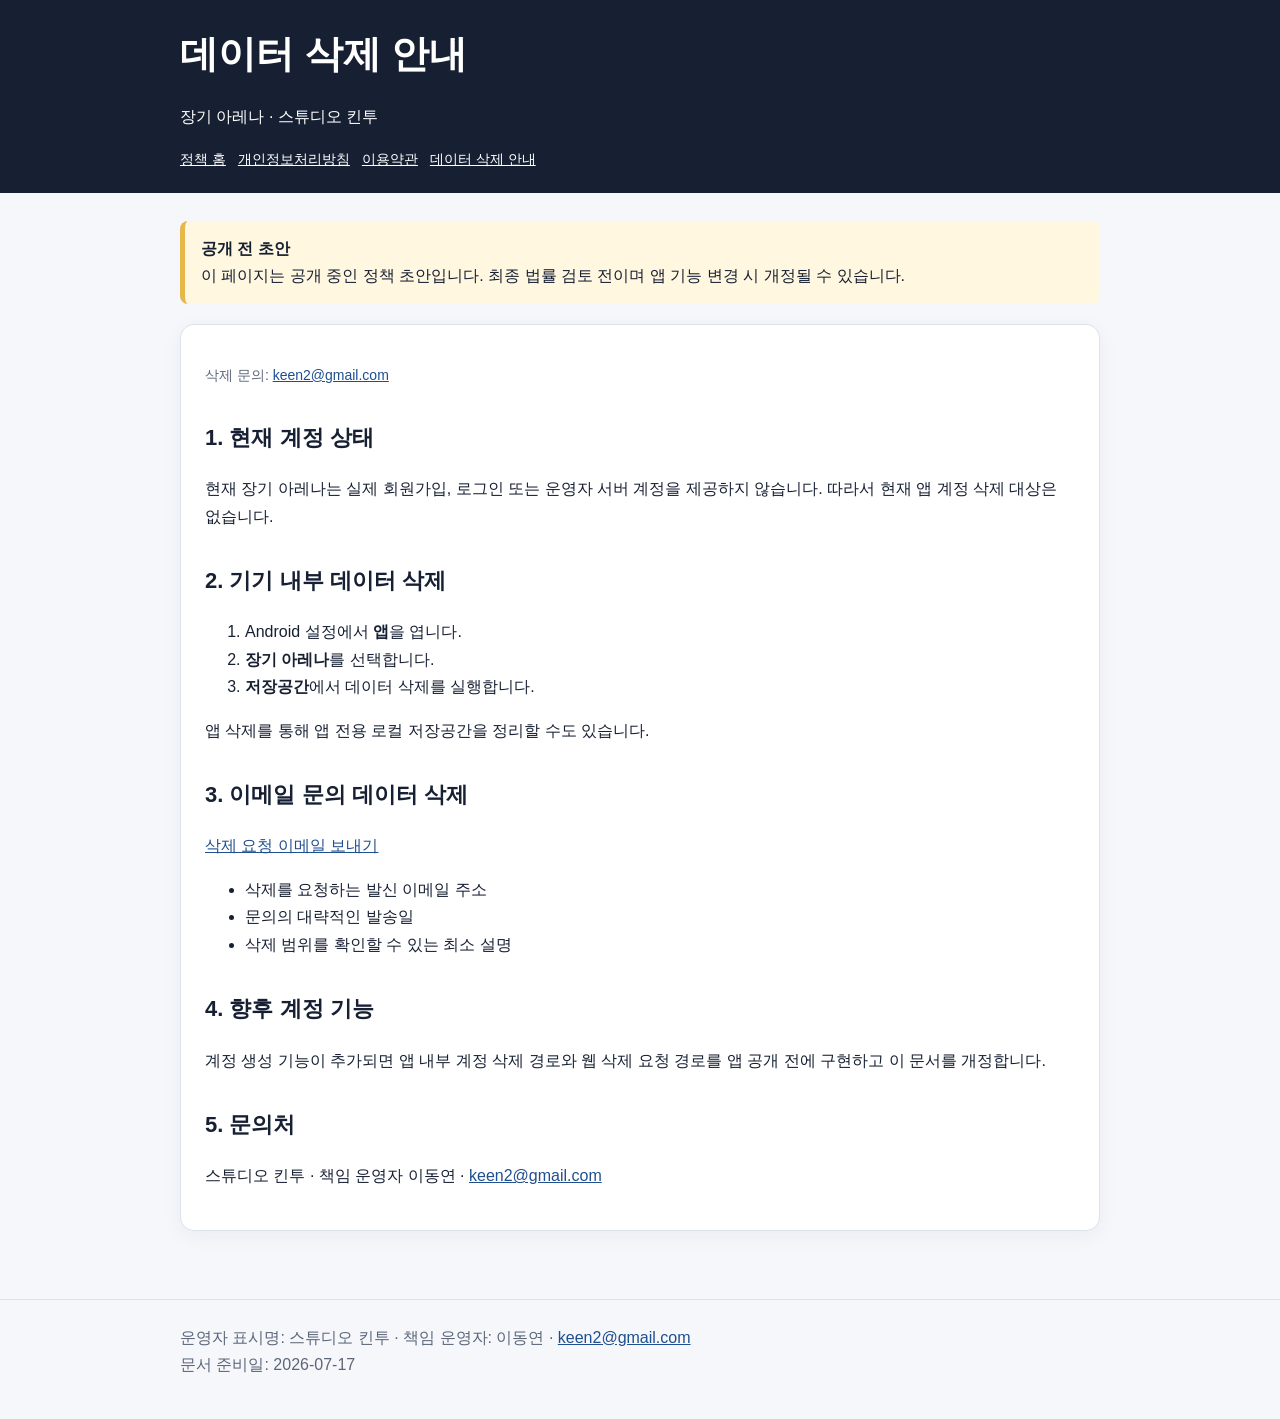
==== data-deletion/index.html @ de59dcac "Publish Janggi Arena policy pages" ====
﻿<!doctype html>
<html lang="ko"><head><meta charset="utf-8"><meta name="viewport" content="width=device-width,initial-scale=1"><title>데이터 삭제 안내 | 장기 아레나</title><meta name="description" content="장기 아레나 데이터 삭제 안내 공개 전 초안"><link rel="stylesheet" href="../assets/style.css"></head>
<body><header><div class="inner"><h1>데이터 삭제 안내</h1><p>장기 아레나 · 스튜디오 킨투</p><nav aria-label="정책 페이지"><a href="../">정책 홈</a><a href="../privacy-policy/">개인정보처리방침</a><a href="../terms/">이용약관</a><a href="../data-deletion/">데이터 삭제 안내</a></nav></div></header>
<main><div class="notice"><strong>공개 전 초안</strong><br>이 페이지는 공개 중인 정책 초안입니다. 최종 법률 검토 전이며 앱 기능 변경 시 개정될 수 있습니다.</div><article><p class="meta">삭제 문의: <a href="mailto:keen2@gmail.com">keen2@gmail.com</a></p><h2>1. 현재 계정 상태</h2><p>현재 장기 아레나는 실제 회원가입, 로그인 또는 운영자 서버 계정을 제공하지 않습니다. 따라서 현재 앱 계정 삭제 대상은 없습니다.</p><h2>2. 기기 내부 데이터 삭제</h2><ol><li>Android 설정에서 <strong>앱</strong>을 엽니다.</li><li><strong>장기 아레나</strong>를 선택합니다.</li><li><strong>저장공간</strong>에서 데이터 삭제를 실행합니다.</li></ol><p>앱 삭제를 통해 앱 전용 로컬 저장공간을 정리할 수도 있습니다.</p><h2>3. 이메일 문의 데이터 삭제</h2><p><a href="mailto:keen2@gmail.com?subject=장기%20아레나%20문의%20데이터%20삭제%20요청">삭제 요청 이메일 보내기</a></p><ul><li>삭제를 요청하는 발신 이메일 주소</li><li>문의의 대략적인 발송일</li><li>삭제 범위를 확인할 수 있는 최소 설명</li></ul><h2>4. 향후 계정 기능</h2><p>계정 생성 기능이 추가되면 앱 내부 계정 삭제 경로와 웹 삭제 요청 경로를 앱 공개 전에 구현하고 이 문서를 개정합니다.</p><h2>5. 문의처</h2><p>스튜디오 킨투 · 책임 운영자 이동연 · <a href="mailto:keen2@gmail.com">keen2@gmail.com</a></p></article></main>
<footer><div class="inner">운영자 표시명: 스튜디오 킨투 · 책임 운영자: 이동연 · <a href="mailto:keen2@gmail.com">keen2@gmail.com</a><br>문서 준비일: 2026-07-17</div></footer></body></html>
---- assets/style.css ----
﻿:root{color-scheme:light;--bg:#f5f7fb;--card:#fff;--text:#172033;--muted:#5c667a;--line:#dce2ec;--accent:#1f4f8f;--notice-bg:#fff7df;--notice-border:#e6b84a}*{box-sizing:border-box}body{margin:0;background:var(--bg);color:var(--text);font-family:-apple-system,BlinkMacSystemFont,"Segoe UI","Noto Sans KR",sans-serif;line-height:1.72}header{background:#172033;color:#fff;padding:22px 18px}header .inner,main,footer .inner{width:min(920px,calc(100% - 32px));margin:0 auto}header a{color:#fff;text-decoration:none}nav{margin-top:10px;display:flex;flex-wrap:wrap;gap:12px}nav a{font-size:14px;text-decoration:underline}main{padding:28px 0 50px}article,.card{background:var(--card);border:1px solid var(--line);border-radius:14px;padding:24px;margin-bottom:18px;box-shadow:0 5px 20px rgba(23,32,51,.05)}.notice{border-left:5px solid var(--notice-border);background:var(--notice-bg);padding:14px 16px;border-radius:8px;margin:0 0 20px}h1{margin:0;font-size:clamp(26px,5vw,38px)}h2{margin-top:32px;font-size:22px}h3{margin-top:24px;font-size:18px}a{color:var(--accent)}code{background:#eef2f7;border-radius:5px;padding:2px 5px;word-break:break-word}.cards{display:grid;grid-template-columns:repeat(auto-fit,minmax(220px,1fr));gap:14px}.cards .card{margin:0}.meta{color:var(--muted);font-size:14px}footer{border-top:1px solid var(--line);color:var(--muted);padding:24px 0 40px}@media(max-width:600px){article,.card{padding:18px;border-radius:10px}header{padding:18px 10px}}
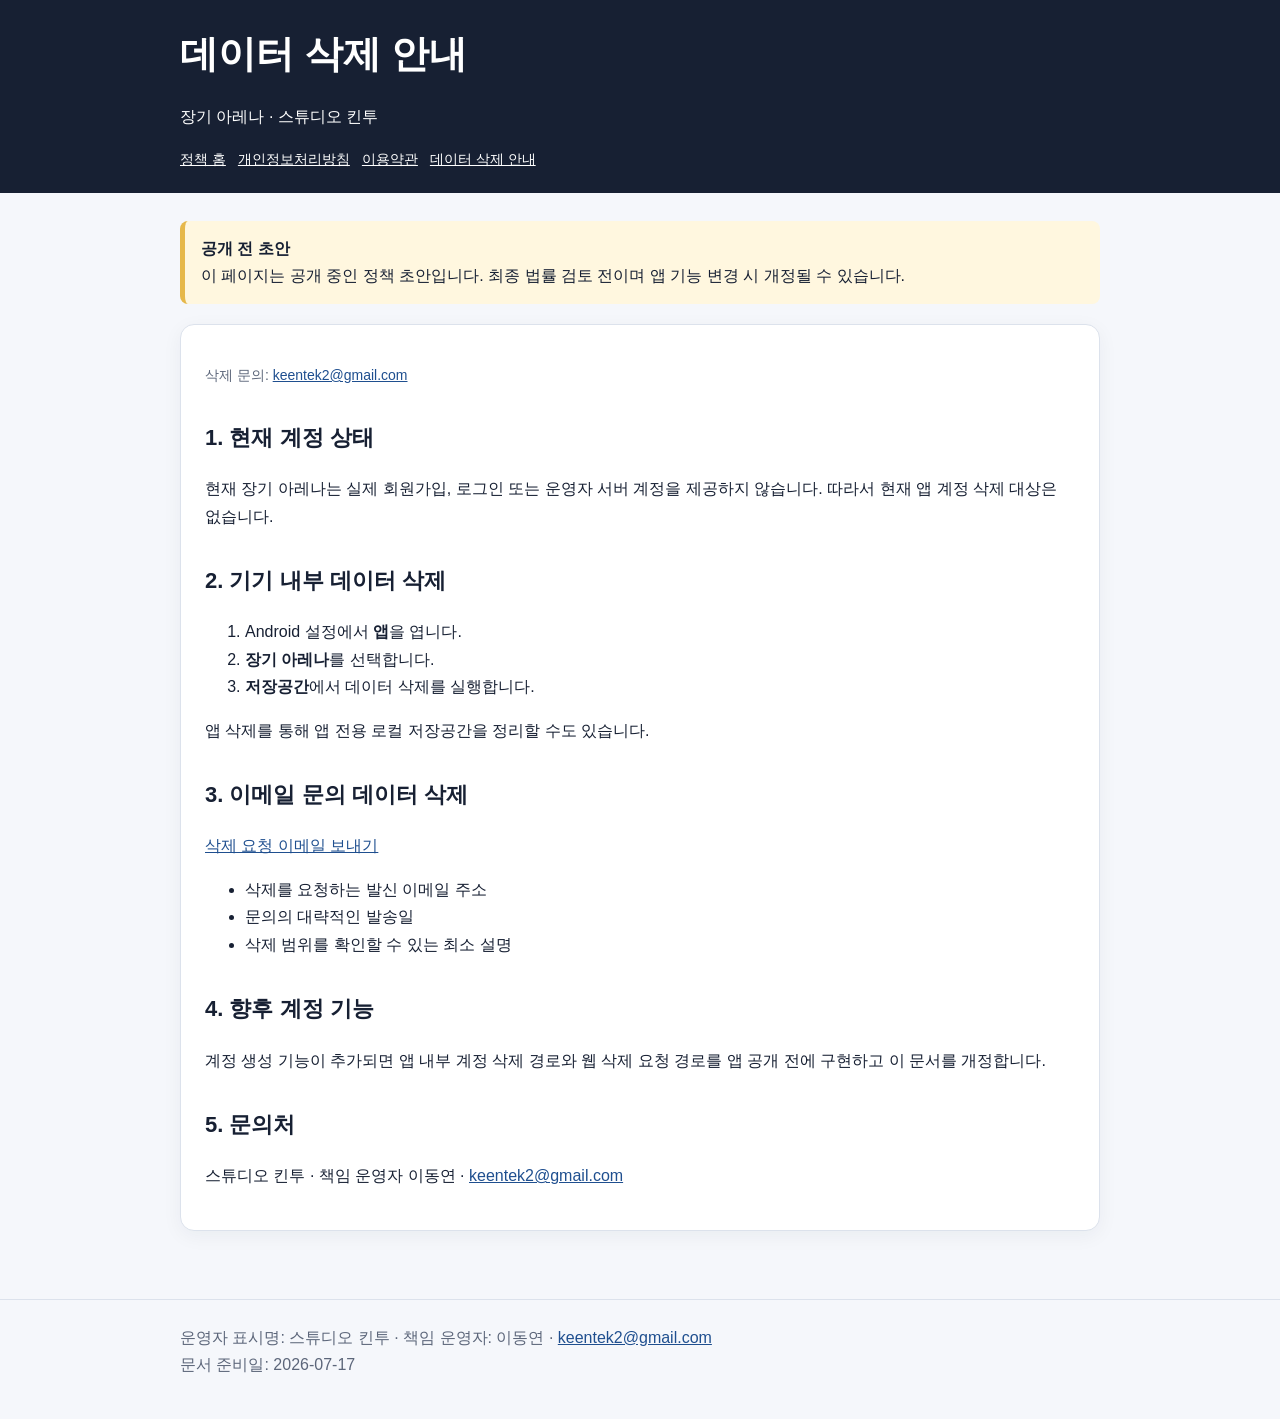
==== commit 4fec236e: "Update Janggi Arena support email" ====
--- a/data-deletion/index.html
+++ b/data-deletion/index.html
@@ -1,5 +1,5 @@
 ﻿<!doctype html>
 <html lang="ko"><head><meta charset="utf-8"><meta name="viewport" content="width=device-width,initial-scale=1"><title>데이터 삭제 안내 | 장기 아레나</title><meta name="description" content="장기 아레나 데이터 삭제 안내 공개 전 초안"><link rel="stylesheet" href="../assets/style.css"></head>
 <body><header><div class="inner"><h1>데이터 삭제 안내</h1><p>장기 아레나 · 스튜디오 킨투</p><nav aria-label="정책 페이지"><a href="../">정책 홈</a><a href="../privacy-policy/">개인정보처리방침</a><a href="../terms/">이용약관</a><a href="../data-deletion/">데이터 삭제 안내</a></nav></div></header>
-<main><div class="notice"><strong>공개 전 초안</strong><br>이 페이지는 공개 중인 정책 초안입니다. 최종 법률 검토 전이며 앱 기능 변경 시 개정될 수 있습니다.</div><article><p class="meta">삭제 문의: <a href="mailto:keen2@gmail.com">keen2@gmail.com</a></p><h2>1. 현재 계정 상태</h2><p>현재 장기 아레나는 실제 회원가입, 로그인 또는 운영자 서버 계정을 제공하지 않습니다. 따라서 현재 앱 계정 삭제 대상은 없습니다.</p><h2>2. 기기 내부 데이터 삭제</h2><ol><li>Android 설정에서 <strong>앱</strong>을 엽니다.</li><li><strong>장기 아레나</strong>를 선택합니다.</li><li><strong>저장공간</strong>에서 데이터 삭제를 실행합니다.</li></ol><p>앱 삭제를 통해 앱 전용 로컬 저장공간을 정리할 수도 있습니다.</p><h2>3. 이메일 문의 데이터 삭제</h2><p><a href="mailto:keen2@gmail.com?subject=장기%20아레나%20문의%20데이터%20삭제%20요청">삭제 요청 이메일 보내기</a></p><ul><li>삭제를 요청하는 발신 이메일 주소</li><li>문의의 대략적인 발송일</li><li>삭제 범위를 확인할 수 있는 최소 설명</li></ul><h2>4. 향후 계정 기능</h2><p>계정 생성 기능이 추가되면 앱 내부 계정 삭제 경로와 웹 삭제 요청 경로를 앱 공개 전에 구현하고 이 문서를 개정합니다.</p><h2>5. 문의처</h2><p>스튜디오 킨투 · 책임 운영자 이동연 · <a href="mailto:keen2@gmail.com">keen2@gmail.com</a></p></article></main>
-<footer><div class="inner">운영자 표시명: 스튜디오 킨투 · 책임 운영자: 이동연 · <a href="mailto:keen2@gmail.com">keen2@gmail.com</a><br>문서 준비일: 2026-07-17</div></footer></body></html>+<main><div class="notice"><strong>공개 전 초안</strong><br>이 페이지는 공개 중인 정책 초안입니다. 최종 법률 검토 전이며 앱 기능 변경 시 개정될 수 있습니다.</div><article><p class="meta">삭제 문의: <a href="mailto:keentek2@gmail.com">keentek2@gmail.com</a></p><h2>1. 현재 계정 상태</h2><p>현재 장기 아레나는 실제 회원가입, 로그인 또는 운영자 서버 계정을 제공하지 않습니다. 따라서 현재 앱 계정 삭제 대상은 없습니다.</p><h2>2. 기기 내부 데이터 삭제</h2><ol><li>Android 설정에서 <strong>앱</strong>을 엽니다.</li><li><strong>장기 아레나</strong>를 선택합니다.</li><li><strong>저장공간</strong>에서 데이터 삭제를 실행합니다.</li></ol><p>앱 삭제를 통해 앱 전용 로컬 저장공간을 정리할 수도 있습니다.</p><h2>3. 이메일 문의 데이터 삭제</h2><p><a href="mailto:keentek2@gmail.com?subject=장기%20아레나%20문의%20데이터%20삭제%20요청">삭제 요청 이메일 보내기</a></p><ul><li>삭제를 요청하는 발신 이메일 주소</li><li>문의의 대략적인 발송일</li><li>삭제 범위를 확인할 수 있는 최소 설명</li></ul><h2>4. 향후 계정 기능</h2><p>계정 생성 기능이 추가되면 앱 내부 계정 삭제 경로와 웹 삭제 요청 경로를 앱 공개 전에 구현하고 이 문서를 개정합니다.</p><h2>5. 문의처</h2><p>스튜디오 킨투 · 책임 운영자 이동연 · <a href="mailto:keentek2@gmail.com">keentek2@gmail.com</a></p></article></main>
+<footer><div class="inner">운영자 표시명: 스튜디오 킨투 · 책임 운영자: 이동연 · <a href="mailto:keentek2@gmail.com">keentek2@gmail.com</a><br>문서 준비일: 2026-07-17</div></footer></body></html>
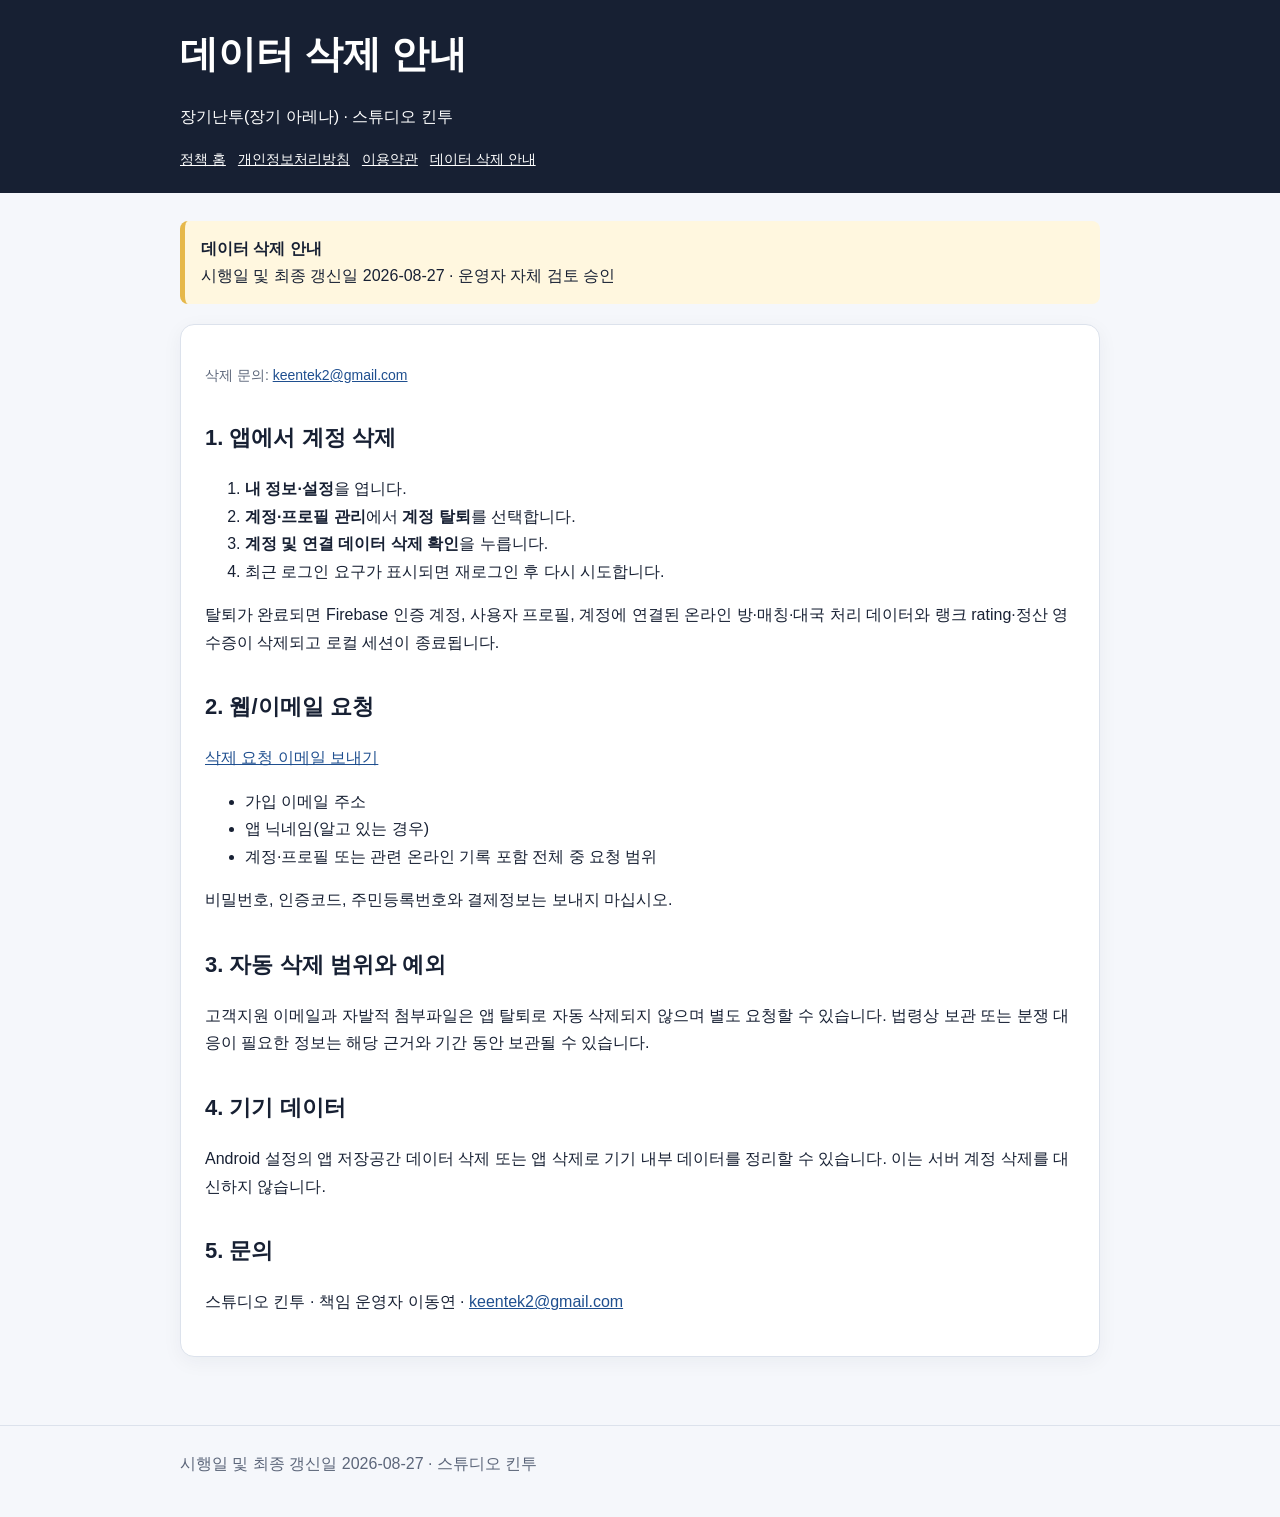
==== commit 15a5cf62: "Publish reviewed account and online service policies" ====
--- a/data-deletion/index.html
+++ b/data-deletion/index.html
@@ -1,5 +1,9 @@
-﻿<!doctype html>
-<html lang="ko"><head><meta charset="utf-8"><meta name="viewport" content="width=device-width,initial-scale=1"><title>데이터 삭제 안내 | 장기 아레나</title><meta name="description" content="장기 아레나 데이터 삭제 안내 공개 전 초안"><link rel="stylesheet" href="../assets/style.css"></head>
-<body><header><div class="inner"><h1>데이터 삭제 안내</h1><p>장기 아레나 · 스튜디오 킨투</p><nav aria-label="정책 페이지"><a href="../">정책 홈</a><a href="../privacy-policy/">개인정보처리방침</a><a href="../terms/">이용약관</a><a href="../data-deletion/">데이터 삭제 안내</a></nav></div></header>
-<main><div class="notice"><strong>공개 전 초안</strong><br>이 페이지는 공개 중인 정책 초안입니다. 최종 법률 검토 전이며 앱 기능 변경 시 개정될 수 있습니다.</div><article><p class="meta">삭제 문의: <a href="mailto:keentek2@gmail.com">keentek2@gmail.com</a></p><h2>1. 현재 계정 상태</h2><p>현재 장기 아레나는 실제 회원가입, 로그인 또는 운영자 서버 계정을 제공하지 않습니다. 따라서 현재 앱 계정 삭제 대상은 없습니다.</p><h2>2. 기기 내부 데이터 삭제</h2><ol><li>Android 설정에서 <strong>앱</strong>을 엽니다.</li><li><strong>장기 아레나</strong>를 선택합니다.</li><li><strong>저장공간</strong>에서 데이터 삭제를 실행합니다.</li></ol><p>앱 삭제를 통해 앱 전용 로컬 저장공간을 정리할 수도 있습니다.</p><h2>3. 이메일 문의 데이터 삭제</h2><p><a href="mailto:keentek2@gmail.com?subject=장기%20아레나%20문의%20데이터%20삭제%20요청">삭제 요청 이메일 보내기</a></p><ul><li>삭제를 요청하는 발신 이메일 주소</li><li>문의의 대략적인 발송일</li><li>삭제 범위를 확인할 수 있는 최소 설명</li></ul><h2>4. 향후 계정 기능</h2><p>계정 생성 기능이 추가되면 앱 내부 계정 삭제 경로와 웹 삭제 요청 경로를 앱 공개 전에 구현하고 이 문서를 개정합니다.</p><h2>5. 문의처</h2><p>스튜디오 킨투 · 책임 운영자 이동연 · <a href="mailto:keentek2@gmail.com">keentek2@gmail.com</a></p></article></main>
-<footer><div class="inner">운영자 표시명: 스튜디오 킨투 · 책임 운영자: 이동연 · <a href="mailto:keentek2@gmail.com">keentek2@gmail.com</a><br>문서 준비일: 2026-07-17</div></footer></body></html>+<!doctype html>
+<html lang="ko"><head><meta charset="utf-8"><meta name="viewport" content="width=device-width,initial-scale=1"><title>데이터 삭제 안내 | 장기난투</title><meta name="description" content="장기난투 계정 및 연결 데이터 삭제 안내"><link rel="stylesheet" href="../assets/style.css"></head>
+<body><header><div class="inner"><h1>데이터 삭제 안내</h1><p>장기난투(장기 아레나) · 스튜디오 킨투</p><nav aria-label="정책 페이지"><a href="../">정책 홈</a><a href="../privacy-policy/">개인정보처리방침</a><a href="../terms/">이용약관</a><a href="../data-deletion/">데이터 삭제 안내</a></nav></div></header>
+<main><div class="notice"><strong>데이터 삭제 안내</strong><br>시행일 및 최종 갱신일 2026-08-27 · 운영자 자체 검토 승인</div><article><p class="meta">삭제 문의: <a href="mailto:keentek2@gmail.com">keentek2@gmail.com</a></p>
+<h2>1. 앱에서 계정 삭제</h2><ol><li><strong>내 정보·설정</strong>을 엽니다.</li><li><strong>계정·프로필 관리</strong>에서 <strong>계정 탈퇴</strong>를 선택합니다.</li><li><strong>계정 및 연결 데이터 삭제 확인</strong>을 누릅니다.</li><li>최근 로그인 요구가 표시되면 재로그인 후 다시 시도합니다.</li></ol><p>탈퇴가 완료되면 Firebase 인증 계정, 사용자 프로필, 계정에 연결된 온라인 방·매칭·대국 처리 데이터와 랭크 rating·정산 영수증이 삭제되고 로컬 세션이 종료됩니다.</p>
+<h2>2. 웹/이메일 요청</h2><p><a href="mailto:keentek2@gmail.com?subject=장기난투%20계정%20및%20데이터%20삭제%20요청">삭제 요청 이메일 보내기</a></p><ul><li>가입 이메일 주소</li><li>앱 닉네임(알고 있는 경우)</li><li>계정·프로필 또는 관련 온라인 기록 포함 전체 중 요청 범위</li></ul><p>비밀번호, 인증코드, 주민등록번호와 결제정보는 보내지 마십시오.</p>
+<h2>3. 자동 삭제 범위와 예외</h2><p>고객지원 이메일과 자발적 첨부파일은 앱 탈퇴로 자동 삭제되지 않으며 별도 요청할 수 있습니다. 법령상 보관 또는 분쟁 대응이 필요한 정보는 해당 근거와 기간 동안 보관될 수 있습니다.</p>
+<h2>4. 기기 데이터</h2><p>Android 설정의 앱 저장공간 데이터 삭제 또는 앱 삭제로 기기 내부 데이터를 정리할 수 있습니다. 이는 서버 계정 삭제를 대신하지 않습니다.</p>
+<h2>5. 문의</h2><p>스튜디오 킨투 · 책임 운영자 이동연 · <a href="mailto:keentek2@gmail.com">keentek2@gmail.com</a></p></article></main><footer><div class="inner">시행일 및 최종 갱신일 2026-08-27 · 스튜디오 킨투</div></footer></body></html>
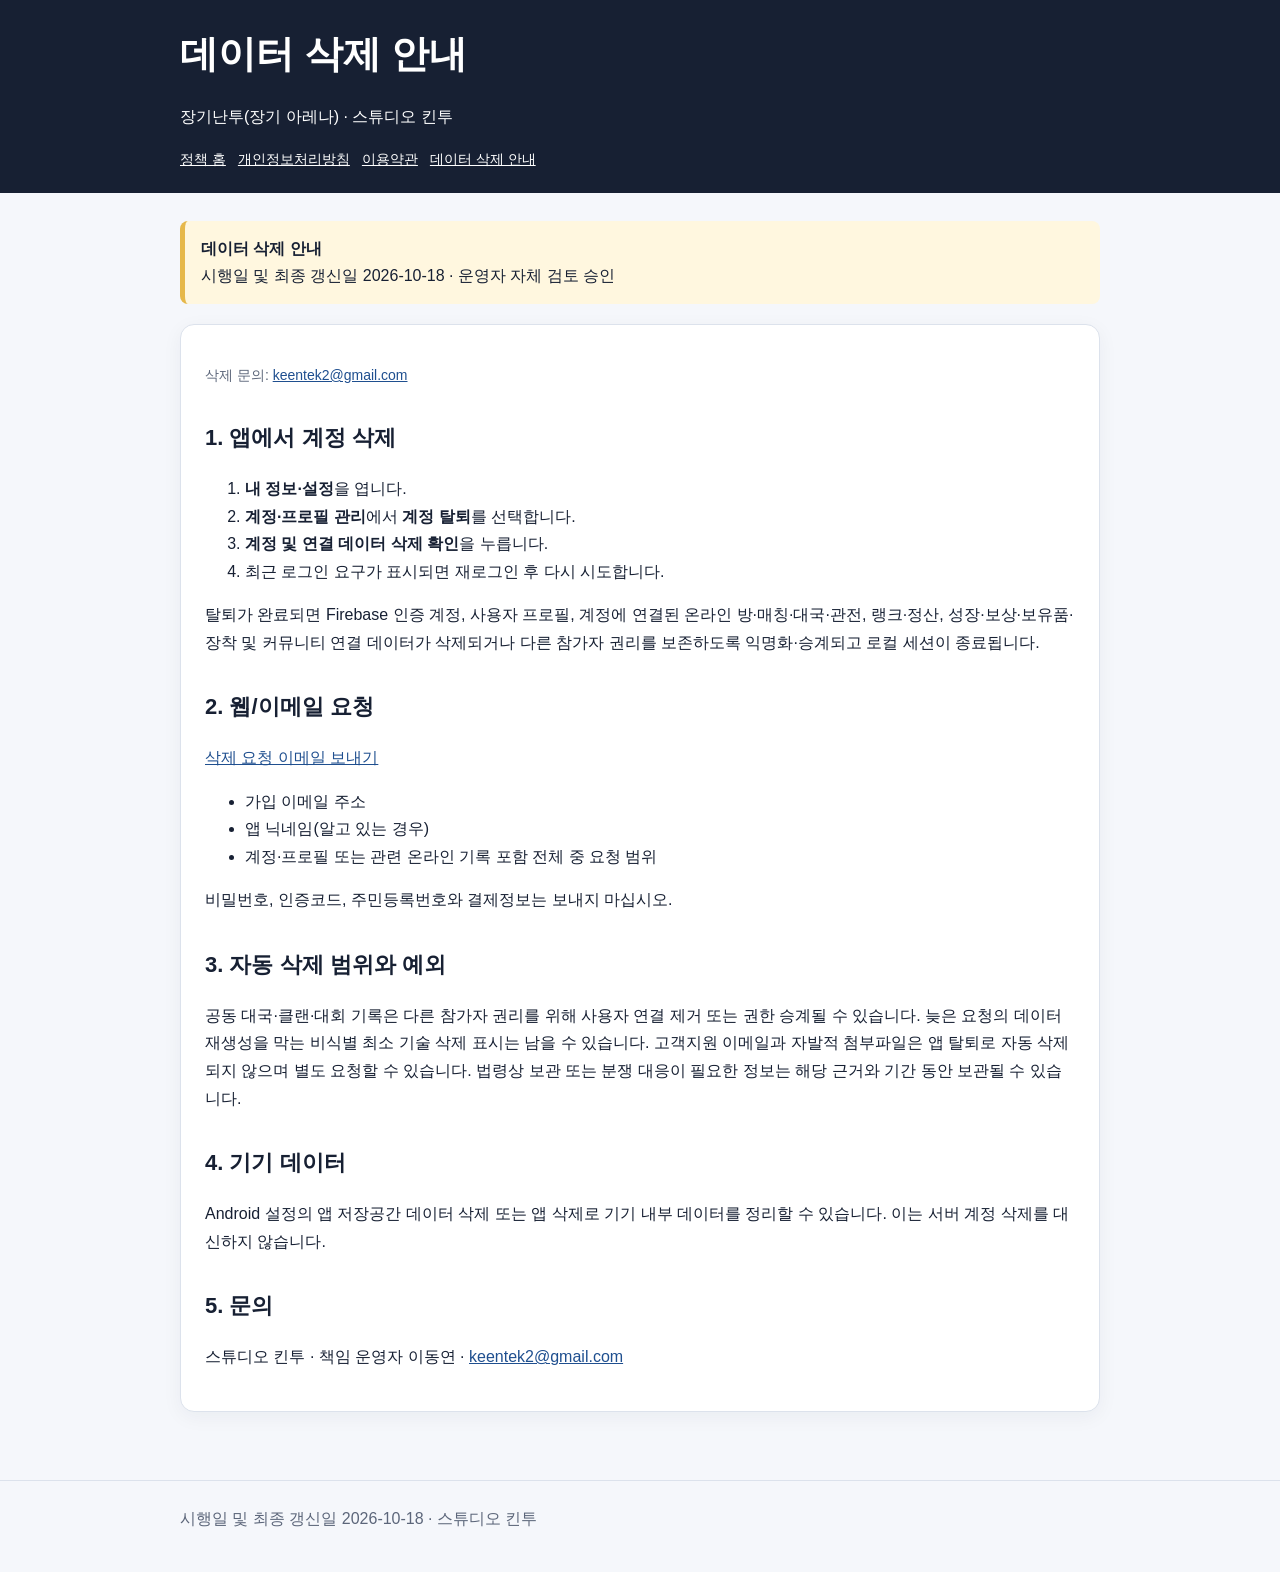
==== commit 7da0d431: "Update policies for current online features" ====
--- a/data-deletion/index.html
+++ b/data-deletion/index.html
@@ -1,9 +1,9 @@
 <!doctype html>
 <html lang="ko"><head><meta charset="utf-8"><meta name="viewport" content="width=device-width,initial-scale=1"><title>데이터 삭제 안내 | 장기난투</title><meta name="description" content="장기난투 계정 및 연결 데이터 삭제 안내"><link rel="stylesheet" href="../assets/style.css"></head>
 <body><header><div class="inner"><h1>데이터 삭제 안내</h1><p>장기난투(장기 아레나) · 스튜디오 킨투</p><nav aria-label="정책 페이지"><a href="../">정책 홈</a><a href="../privacy-policy/">개인정보처리방침</a><a href="../terms/">이용약관</a><a href="../data-deletion/">데이터 삭제 안내</a></nav></div></header>
-<main><div class="notice"><strong>데이터 삭제 안내</strong><br>시행일 및 최종 갱신일 2026-08-27 · 운영자 자체 검토 승인</div><article><p class="meta">삭제 문의: <a href="mailto:keentek2@gmail.com">keentek2@gmail.com</a></p>
-<h2>1. 앱에서 계정 삭제</h2><ol><li><strong>내 정보·설정</strong>을 엽니다.</li><li><strong>계정·프로필 관리</strong>에서 <strong>계정 탈퇴</strong>를 선택합니다.</li><li><strong>계정 및 연결 데이터 삭제 확인</strong>을 누릅니다.</li><li>최근 로그인 요구가 표시되면 재로그인 후 다시 시도합니다.</li></ol><p>탈퇴가 완료되면 Firebase 인증 계정, 사용자 프로필, 계정에 연결된 온라인 방·매칭·대국 처리 데이터와 랭크 rating·정산 영수증이 삭제되고 로컬 세션이 종료됩니다.</p>
+<main><div class="notice"><strong>데이터 삭제 안내</strong><br>시행일 및 최종 갱신일 2026-10-18 · 운영자 자체 검토 승인</div><article><p class="meta">삭제 문의: <a href="mailto:keentek2@gmail.com">keentek2@gmail.com</a></p>
+<h2>1. 앱에서 계정 삭제</h2><ol><li><strong>내 정보·설정</strong>을 엽니다.</li><li><strong>계정·프로필 관리</strong>에서 <strong>계정 탈퇴</strong>를 선택합니다.</li><li><strong>계정 및 연결 데이터 삭제 확인</strong>을 누릅니다.</li><li>최근 로그인 요구가 표시되면 재로그인 후 다시 시도합니다.</li></ol><p>탈퇴가 완료되면 Firebase 인증 계정, 사용자 프로필, 계정에 연결된 온라인 방·매칭·대국·관전, 랭크·정산, 성장·보상·보유품·장착 및 커뮤니티 연결 데이터가 삭제되거나 다른 참가자 권리를 보존하도록 익명화·승계되고 로컬 세션이 종료됩니다.</p>
 <h2>2. 웹/이메일 요청</h2><p><a href="mailto:keentek2@gmail.com?subject=장기난투%20계정%20및%20데이터%20삭제%20요청">삭제 요청 이메일 보내기</a></p><ul><li>가입 이메일 주소</li><li>앱 닉네임(알고 있는 경우)</li><li>계정·프로필 또는 관련 온라인 기록 포함 전체 중 요청 범위</li></ul><p>비밀번호, 인증코드, 주민등록번호와 결제정보는 보내지 마십시오.</p>
-<h2>3. 자동 삭제 범위와 예외</h2><p>고객지원 이메일과 자발적 첨부파일은 앱 탈퇴로 자동 삭제되지 않으며 별도 요청할 수 있습니다. 법령상 보관 또는 분쟁 대응이 필요한 정보는 해당 근거와 기간 동안 보관될 수 있습니다.</p>
+<h2>3. 자동 삭제 범위와 예외</h2><p>공동 대국·클랜·대회 기록은 다른 참가자 권리를 위해 사용자 연결 제거 또는 권한 승계될 수 있습니다. 늦은 요청의 데이터 재생성을 막는 비식별 최소 기술 삭제 표시는 남을 수 있습니다. 고객지원 이메일과 자발적 첨부파일은 앱 탈퇴로 자동 삭제되지 않으며 별도 요청할 수 있습니다. 법령상 보관 또는 분쟁 대응이 필요한 정보는 해당 근거와 기간 동안 보관될 수 있습니다.</p>
 <h2>4. 기기 데이터</h2><p>Android 설정의 앱 저장공간 데이터 삭제 또는 앱 삭제로 기기 내부 데이터를 정리할 수 있습니다. 이는 서버 계정 삭제를 대신하지 않습니다.</p>
-<h2>5. 문의</h2><p>스튜디오 킨투 · 책임 운영자 이동연 · <a href="mailto:keentek2@gmail.com">keentek2@gmail.com</a></p></article></main><footer><div class="inner">시행일 및 최종 갱신일 2026-08-27 · 스튜디오 킨투</div></footer></body></html>
+<h2>5. 문의</h2><p>스튜디오 킨투 · 책임 운영자 이동연 · <a href="mailto:keentek2@gmail.com">keentek2@gmail.com</a></p></article></main><footer><div class="inner">시행일 및 최종 갱신일 2026-10-18 · 스튜디오 킨투</div></footer></body></html>
